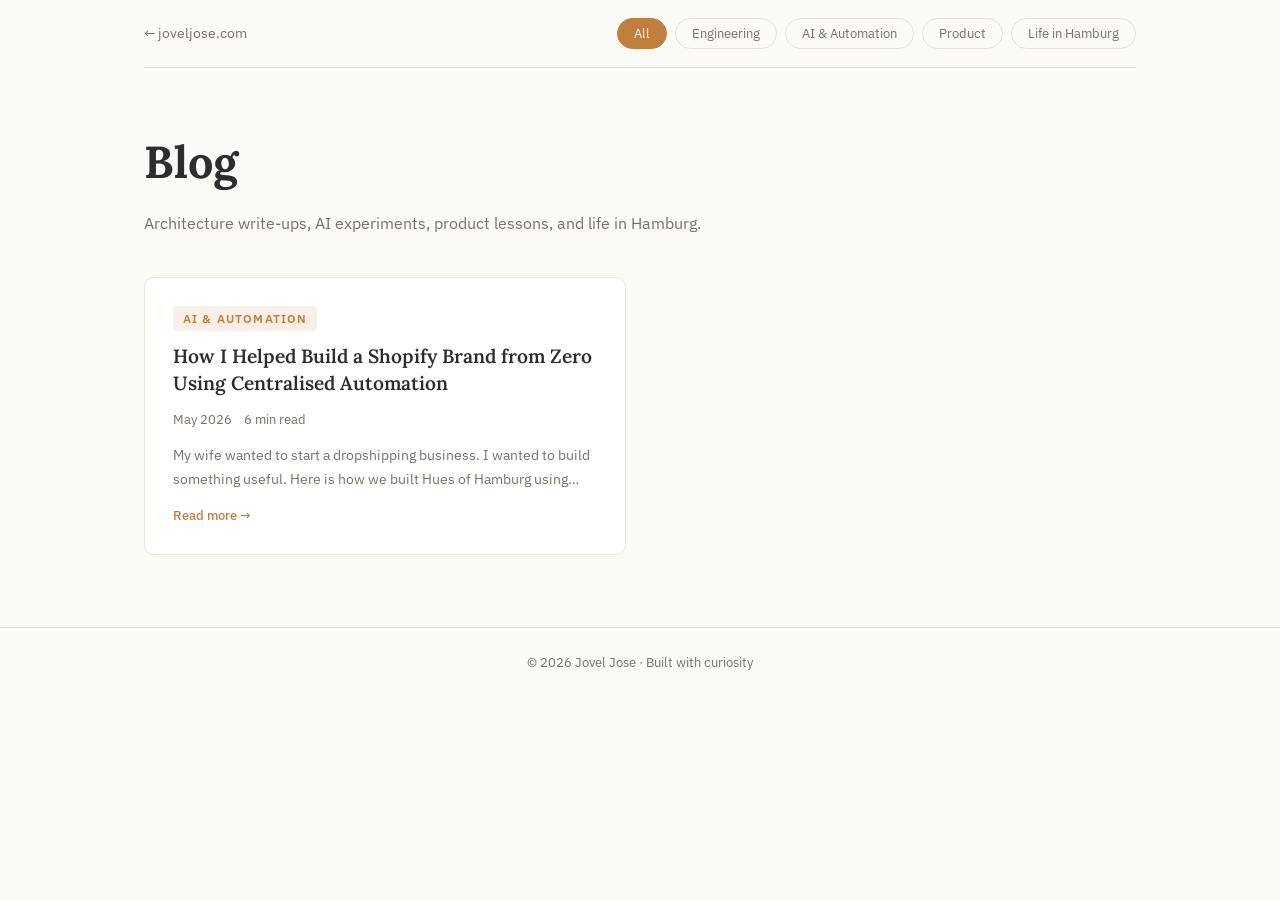
==== blog/index.html @ 4875f1e5 "Complete site rebuild" ====
<!DOCTYPE html>
<html lang="en">
<head>
  <meta charset="UTF-8" />
  <meta name="viewport" content="width=device-width, initial-scale=1.0" />
  <title>Blog — Jovel Jose</title>
  <meta name="description" content="Architecture write-ups, AI experiments, product lessons, and life in Hamburg by Jovel Jose." />
  <meta property="og:title" content="Blog — Jovel Jose" />
  <meta property="og:description" content="Architecture write-ups, AI experiments, product lessons, and life in Hamburg." />
  <meta property="og:type" content="website" />
  <meta property="og:url" content="https://joveljose.com/blog/" />

  <link rel="stylesheet" href="../assets/css/blog.css" />
</head>
<body>

  <div class="container">

    <!-- Nav -->
    <nav class="blog-nav">
      <a class="blog-nav-back" href="../">
        &#8592; joveljose.com
      </a>
      <div class="blog-nav-right" role="group" aria-label="Category filters">
        <button class="filter-btn active" data-filter="all">All</button>
        <button class="filter-btn" data-filter="engineering">Engineering</button>
        <button class="filter-btn" data-filter="ai-automation">AI &amp; Automation</button>
        <button class="filter-btn" data-filter="product">Product</button>
        <button class="filter-btn" data-filter="hamburg">Life in Hamburg</button>
      </div>
    </nav>

    <!-- Header -->
    <header class="blog-header">
      <h1 class="blog-heading">Blog</h1>
      <p class="blog-subheading">Architecture write-ups, AI experiments, product lessons, and life in Hamburg.</p>
    </header>

    <!-- Post grid -->
    <main class="post-grid" id="post-grid">

      <a class="post-card"
         href="hues-of-hamburg-shopify/"
         data-category="ai-automation">
        <span class="post-category">AI &amp; Automation</span>
        <h2 class="post-title">How I Helped Build a Shopify Brand from Zero Using Centralised Automation</h2>
        <div class="post-meta">
          <span>May 2026</span>
          <span>6 min read</span>
        </div>
        <p class="post-excerpt">My wife wanted to start a dropshipping business. I wanted to build something useful. Here is how we built Hues of Hamburg using Shopify, a centralised dashboard, and automation that runs on a Pi in our living room.</p>
        <span class="post-read-more">Read more &#8594;</span>
      </a>

    </main>

  </div><!-- /container -->

  <footer class="blog-footer">
    &copy; 2026 Jovel Jose &middot; Built with curiosity
  </footer>

  <script>
    /* Category filter */
    const btns  = document.querySelectorAll('.filter-btn');
    const cards = document.querySelectorAll('.post-card');

    btns.forEach(btn => {
      btn.addEventListener('click', () => {
        btns.forEach(b => b.classList.remove('active'));
        btn.classList.add('active');
        const filter = btn.dataset.filter;
        cards.forEach(card => {
          const match = filter === 'all' || card.dataset.category === filter;
          card.dataset.hidden = match ? 'false' : 'true';
        });
      });
    });
  </script>

</body>
</html>
---- assets/css/blog.css ----
/* ============================================================
   BLOG.CSS — joveljose.com/blog
   ============================================================ */

@import url('https://fonts.googleapis.com/css2?family=Lora:ital,wght@0,400;0,600;0,700;1,400&family=IBM+Plex+Sans:wght@300;400;500;600&display=swap');

:root {
  --blog-bg:         #fafaf7;
  --blog-bg-card:    #ffffff;
  --blog-text:       #2d2d2d;
  --blog-text-muted: #7a7169;
  --blog-accent:     #c17f3e;
  --blog-accent-dim: rgba(193, 127, 62, 0.12);
  --blog-border:     #e8e0d5;
  --blog-border-card:#ede6dc;
  --font-serif: 'Lora', Georgia, serif;
  --font-body:  'IBM Plex Sans', sans-serif;
  --max-blog:   1040px;
  --radius:     10px;
  --transition: 0.25s ease;
}

*, *::before, *::after { box-sizing: border-box; margin: 0; padding: 0; }

html { scroll-behavior: smooth; }

body {
  background: var(--blog-bg);
  color: var(--blog-text);
  font-family: var(--font-body);
  line-height: 1.7;
  min-height: 100vh;
}

a { color: inherit; text-decoration: none; }
img { max-width: 100%; display: block; }

.container {
  max-width: var(--max-blog);
  margin: 0 auto;
  padding: 0 24px;
}

/* --- Blog Nav --- */
.blog-nav {
  display: flex;
  align-items: center;
  justify-content: space-between;
  padding: 18px 0;
  border-bottom: 1px solid var(--blog-border);
  flex-wrap: wrap;
  gap: 12px;
}

.blog-nav-back {
  font-family: var(--font-body);
  font-size: 0.88rem;
  color: var(--blog-text-muted);
  transition: color var(--transition);
  display: flex;
  align-items: center;
  gap: 6px;
}

.blog-nav-back:hover { color: var(--blog-accent); }

.blog-nav-right {
  display: flex;
  gap: 8px;
  flex-wrap: wrap;
}

.filter-btn {
  padding: 6px 16px;
  border-radius: 20px;
  border: 1px solid var(--blog-border);
  background: transparent;
  font-family: var(--font-body);
  font-size: 0.82rem;
  color: var(--blog-text-muted);
  cursor: pointer;
  transition: all var(--transition);
}

.filter-btn:hover,
.filter-btn.active {
  background: var(--blog-accent);
  color: #fff;
  border-color: var(--blog-accent);
}

/* --- Blog Header --- */
.blog-header {
  padding: 56px 0 40px;
}

.blog-heading {
  font-family: var(--font-serif);
  font-size: clamp(2rem, 4vw, 2.8rem);
  font-weight: 700;
  color: var(--blog-text);
  margin-bottom: 10px;
}

.blog-subheading {
  font-size: 1rem;
  color: var(--blog-text-muted);
  max-width: 580px;
  line-height: 1.65;
}

/* --- Post Grid --- */
.post-grid {
  display: grid;
  grid-template-columns: repeat(2, 1fr);
  gap: 28px;
  padding: 0 0 72px;
}

/* --- Post Card --- */
.post-card {
  background: var(--blog-bg-card);
  border: 1px solid var(--blog-border-card);
  border-radius: var(--radius);
  padding: 28px;
  transition: box-shadow var(--transition), transform var(--transition);
  display: flex;
  flex-direction: column;
  gap: 12px;
  text-decoration: none;
  color: inherit;
}

.post-card:hover {
  box-shadow: 0 6px 24px rgba(0,0,0,0.09);
  transform: translateY(-3px);
}

.post-card[data-hidden="true"] { display: none; }

.post-category {
  display: inline-block;
  font-size: 0.72rem;
  font-weight: 600;
  letter-spacing: 0.1em;
  text-transform: uppercase;
  padding: 3px 10px;
  border-radius: 4px;
  background: var(--blog-accent-dim);
  color: var(--blog-accent);
  width: fit-content;
}

.post-title {
  font-family: var(--font-serif);
  font-size: 1.2rem;
  font-weight: 600;
  color: var(--blog-text);
  line-height: 1.4;
}

.post-meta {
  font-size: 0.8rem;
  color: var(--blog-text-muted);
  display: flex;
  gap: 12px;
  flex-wrap: wrap;
}

.post-excerpt {
  font-size: 0.9rem;
  color: var(--blog-text-muted);
  line-height: 1.7;
  /* two-line clamp */
  display: -webkit-box;
  -webkit-line-clamp: 2;
  -webkit-box-orient: vertical;
  overflow: hidden;
}

.post-read-more {
  font-size: 0.83rem;
  color: var(--blog-accent);
  font-weight: 500;
  margin-top: auto;
  display: flex;
  align-items: center;
  gap: 4px;
  transition: gap var(--transition);
}

.post-card:hover .post-read-more { gap: 8px; }

/* --- Blog Footer --- */
.blog-footer {
  padding: 24px;
  text-align: center;
  font-size: 0.8rem;
  color: var(--blog-text-muted);
  border-top: 1px solid var(--blog-border);
}

/* ============================================================
   BLOG POST ARTICLE PAGE
   ============================================================ */
.article-nav {
  padding: 18px 0;
  border-bottom: 1px solid var(--blog-border);
}

.article-container {
  max-width: 720px;
  margin: 0 auto;
  padding: 0 24px;
}

.article-header {
  padding: 52px 0 36px;
  border-bottom: 1px solid var(--blog-border);
  margin-bottom: 44px;
}

.article-category {
  display: inline-block;
  font-size: 0.72rem;
  font-weight: 600;
  letter-spacing: 0.1em;
  text-transform: uppercase;
  padding: 3px 10px;
  border-radius: 4px;
  background: var(--blog-accent-dim);
  color: var(--blog-accent);
  margin-bottom: 18px;
}

.article-title {
  font-family: var(--font-serif);
  font-size: clamp(1.7rem, 4vw, 2.4rem);
  font-weight: 700;
  color: var(--blog-text);
  line-height: 1.3;
  margin-bottom: 18px;
}

.article-meta {
  display: flex;
  gap: 20px;
  flex-wrap: wrap;
  font-size: 0.85rem;
  color: var(--blog-text-muted);
}

.article-author { font-weight: 500; color: var(--blog-text); }

/* --- Article Body --- */
.article-body {
  padding-bottom: 72px;
}

.article-body p {
  font-size: 1.02rem;
  line-height: 1.82;
  color: var(--blog-text);
  margin-bottom: 1.5em;
}

.article-body h2 {
  font-family: var(--font-serif);
  font-size: 1.4rem;
  font-weight: 600;
  color: var(--blog-text);
  margin: 2.4em 0 0.8em;
  line-height: 1.3;
}

.article-body ul {
  margin: 0 0 1.4em 1.4em;
}

.article-body li {
  font-size: 1rem;
  line-height: 1.75;
  color: var(--blog-text);
  margin-bottom: 0.4em;
}

.article-body li::marker { color: var(--blog-accent); }

.article-body strong { font-weight: 600; }

/* Arch diagram block */
.arch-diagram {
  background: #f2ede6;
  border: 1px solid var(--blog-border);
  border-left: 3px solid var(--blog-accent);
  border-radius: 8px;
  padding: 24px 28px;
  margin: 2em 0;
  font-family: 'Courier New', monospace;
  font-size: 0.82rem;
  line-height: 1.8;
  color: #4a3f33;
  overflow-x: auto;
  white-space: pre;
}

/* Article footer */
.article-footer-note {
  margin-top: 52px;
  padding-top: 28px;
  border-top: 1px solid var(--blog-border);
  display: flex;
  align-items: center;
  justify-content: space-between;
  flex-wrap: gap;
  gap: 16px;
}

.back-link {
  font-size: 0.85rem;
  color: var(--blog-text-muted);
  transition: color var(--transition);
  display: flex;
  align-items: center;
  gap: 6px;
}

.back-link:hover { color: var(--blog-accent); }

/* --- Responsive --- */
@media (max-width: 768px) {
  .post-grid { grid-template-columns: 1fr; }
  .blog-header { padding: 36px 0 28px; }
  .article-header { padding: 36px 0 28px; }
}
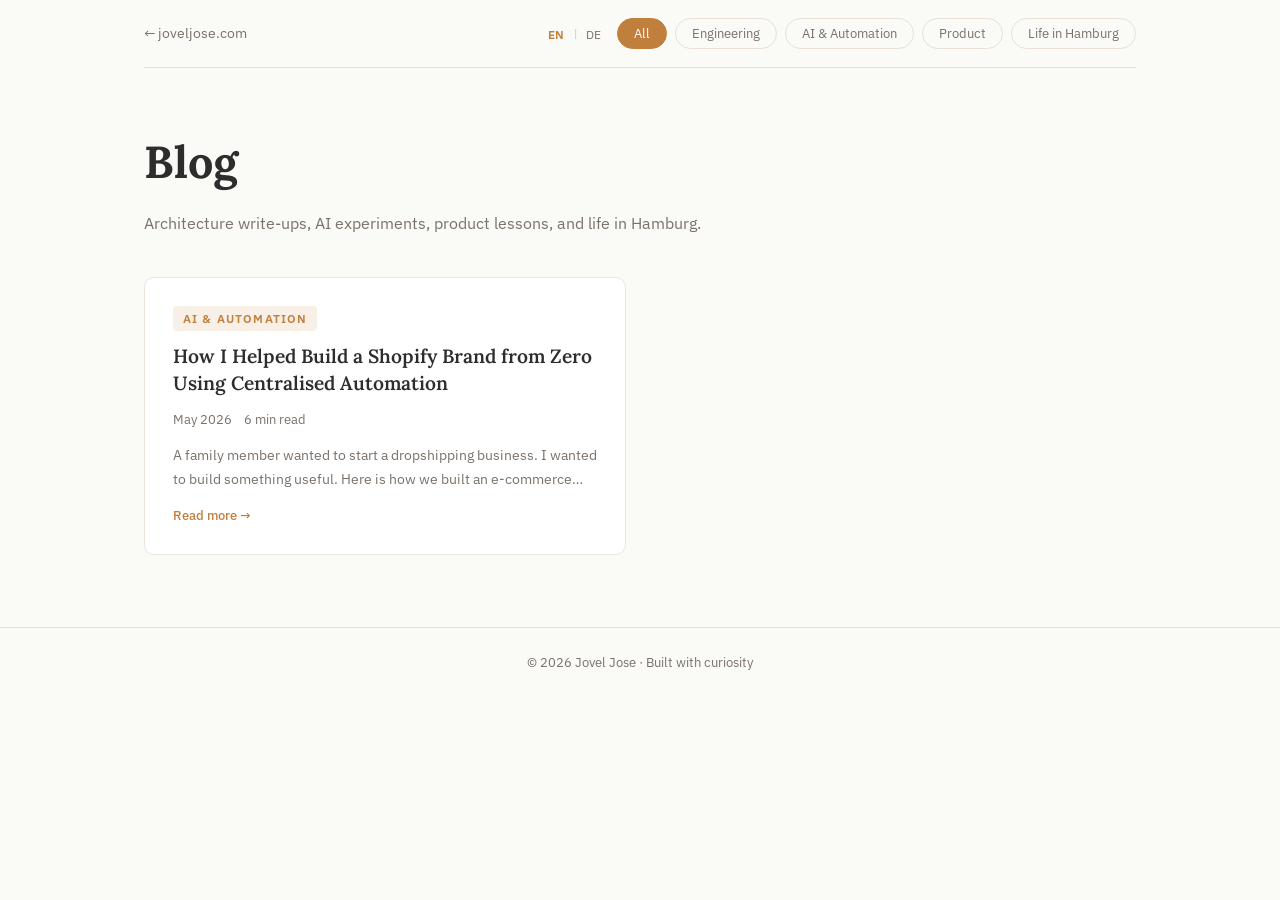
==== commit df1ad44b: "German version pushed" ====
--- a/blog/index.html
+++ b/blog/index.html
@@ -22,18 +22,32 @@
         &#8592; joveljose.com
       </a>
       <div class="blog-nav-right" role="group" aria-label="Category filters">
-        <button class="filter-btn active" data-filter="all">All</button>
-        <button class="filter-btn" data-filter="engineering">Engineering</button>
-        <button class="filter-btn" data-filter="ai-automation">AI &amp; Automation</button>
-        <button class="filter-btn" data-filter="product">Product</button>
-        <button class="filter-btn" data-filter="hamburg">Life in Hamburg</button>
+        <div class="lang-toggle">
+          <button class="lang-btn" data-lang="en" onclick="setLang('en')">EN</button>
+          <span class="lang-sep">|</span>
+          <button class="lang-btn" data-lang="de" onclick="setLang('de')">DE</button>
+        </div>
+        <button class="filter-btn active" data-filter="all"
+                data-en="All" data-de="Alle">All</button>
+        <button class="filter-btn" data-filter="engineering"
+                data-en="Engineering" data-de="Technik">Engineering</button>
+        <button class="filter-btn" data-filter="ai-automation"
+                data-en="AI &amp; Automation" data-de="KI &amp; Automatisierung">AI &amp; Automation</button>
+        <button class="filter-btn" data-filter="product"
+                data-en="Product" data-de="Produkt">Product</button>
+        <button class="filter-btn" data-filter="hamburg"
+                data-en="Life in Hamburg" data-de="Leben in Hamburg">Life in Hamburg</button>
       </div>
     </nav>
 
     <!-- Header -->
     <header class="blog-header">
-      <h1 class="blog-heading">Blog</h1>
-      <p class="blog-subheading">Architecture write-ups, AI experiments, product lessons, and life in Hamburg.</p>
+      <h1 class="blog-heading"
+          data-en="Blog"
+          data-de="Blog">Blog</h1>
+      <p class="blog-subheading"
+         data-en="Architecture write-ups, AI experiments, product lessons, and life in Hamburg."
+         data-de="Architektur-Artikel, KI-Experimente, Produktlektionen und das Leben in Hamburg.">Architecture write-ups, AI experiments, product lessons, and life in Hamburg.</p>
     </header>
 
     <!-- Post grid -->
@@ -48,7 +62,9 @@
           <span>May 2026</span>
           <span>6 min read</span>
         </div>
-        <p class="post-excerpt">My wife wanted to start a dropshipping business. I wanted to build something useful. Here is how we built Hues of Hamburg using Shopify, a centralised dashboard, and automation that runs on a Pi in our living room.</p>
+        <p class="post-excerpt"
+           data-en="A family member wanted to start a dropshipping business. I wanted to build something useful. Here is how we built an e-commerce brand using Shopify, a centralised dashboard, and automation that runs on a Pi at home."
+           data-de="Ein Familienmitglied wollte ein Dropshipping-Business starten – und ich wollte die Gelegenheit nutzen, um etwas Nützliches zu bauen. Das Ergebnis: Eine maßgeschneiderte Lösung aus Shopify, einem zentralen Dashboard und schlanker Automatisierung auf einem Raspberry Pi.">A family member wanted to start a dropshipping business. I wanted to build something useful. Here is how we built an e-commerce brand using Shopify, a centralised dashboard, and automation that runs on a Pi at home.</p>
         <span class="post-read-more">Read more &#8594;</span>
       </a>
 
@@ -60,6 +76,7 @@
     &copy; 2026 Jovel Jose &middot; Built with curiosity
   </footer>
 
+  <script src="../assets/js/lang.js"></script>
   <script>
     /* Category filter */
     const btns  = document.querySelectorAll('.filter-btn');
--- a/assets/css/blog.css
+++ b/assets/css/blog.css
@@ -191,6 +191,49 @@
 
 .post-card:hover .post-read-more { gap: 8px; }
 
+/* --- Lang Toggle (blog nav) --- */
+.lang-toggle {
+  display: flex;
+  align-items: center;
+  gap: 2px;
+}
+
+.lang-btn {
+  background: none;
+  border: none;
+  cursor: pointer;
+  font-family: var(--font-body);
+  font-size: 0.78rem;
+  color: var(--blog-text-muted);
+  padding: 3px 7px;
+  border-radius: 4px;
+  transition: color var(--transition);
+  letter-spacing: 0.04em;
+}
+
+.lang-btn:hover { color: var(--blog-text); }
+.lang-btn.active { color: var(--blog-accent); font-weight: 600; }
+
+.lang-sep {
+  color: var(--blog-text-muted);
+  font-size: 0.7rem;
+  opacity: 0.4;
+  pointer-events: none;
+}
+
+/* --- Article disclaimer --- */
+.article-disclaimer {
+  font-size: 0.85rem;
+  color: var(--blog-text-muted);
+  font-style: italic;
+  padding: 10px 16px;
+  border-left: 3px solid var(--blog-border);
+  background: #f2ede6;
+  border-radius: 0 6px 6px 0;
+  margin-bottom: 28px;
+  line-height: 1.6;
+}
+
 /* --- Blog Footer --- */
 .blog-footer {
   padding: 24px;
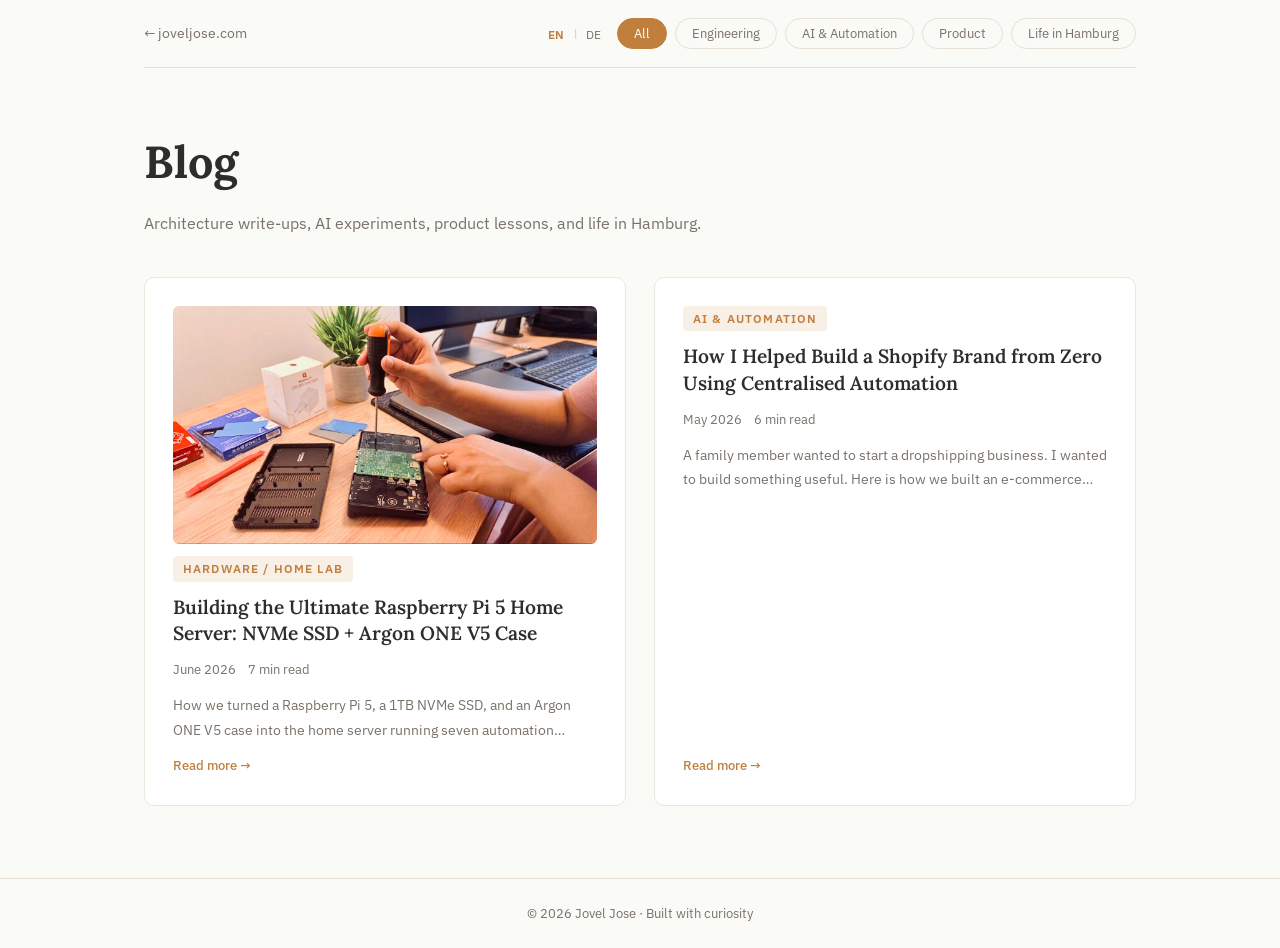
==== commit e2b8ae71: "Add Pi 5 server build blog post" ====
--- a/blog/index.html
+++ b/blog/index.html
@@ -54,6 +54,24 @@
     <main class="post-grid" id="post-grid">
 
       <a class="post-card"
+         href="pi5-server-build/"
+         data-category="engineering">
+        <img class="post-card-thumb"
+             src="/assets/img/blog/pi5-build/blog_img_2_rasberry.jpg"
+             alt="Raspberry Pi 5 in Argon ONE V5 case" />
+        <span class="post-category">Hardware / Home Lab</span>
+        <h2 class="post-title">Building the Ultimate Raspberry Pi 5 Home Server: NVMe SSD + Argon ONE V5 Case</h2>
+        <div class="post-meta">
+          <span>June 2026</span>
+          <span>7 min read</span>
+        </div>
+        <p class="post-excerpt"
+           data-en="How we turned a Raspberry Pi 5, a 1TB NVMe SSD, and an Argon ONE V5 case into the home server running seven automation projects — at zero ongoing compute cost."
+           data-de="Wie wir einen Raspberry Pi 5, eine 1-TB-NVMe-SSD und ein Argon ONE V5 Gehäuse in den Heimserver verwandelt haben, der sieben Automatisierungsprojekte betreibt – ohne laufende Serverkosten.">How we turned a Raspberry Pi 5, a 1TB NVMe SSD, and an Argon ONE V5 case into the home server running seven automation projects — at zero ongoing compute cost.</p>
+        <span class="post-read-more">Read more &#8594;</span>
+      </a>
+
+      <a class="post-card"
          href="hues-of-hamburg-shopify/"
          data-category="ai-automation">
         <span class="post-category">AI &amp; Automation</span>
@@ -77,6 +95,7 @@
   </footer>
 
   <script src="../assets/js/lang.js"></script>
+  <script src="../assets/js/cursor.js"></script>
   <script>
     /* Category filter */
     const btns  = document.querySelectorAll('.filter-btn');
--- a/assets/css/blog.css
+++ b/assets/css/blog.css
@@ -370,9 +370,114 @@
 
 .back-link:hover { color: var(--blog-accent); }
 
+/* --- Hero image (article pages) --- */
+.article-hero {
+  width: 100%;
+  aspect-ratio: 16 / 9;
+  object-fit: cover;
+  border-radius: var(--radius);
+  display: block;
+}
+
+.article-hero-caption {
+  font-size: 0.8rem;
+  color: var(--blog-text-muted);
+  font-style: italic;
+  text-align: center;
+  margin: 10px 0 40px;
+  line-height: 1.55;
+}
+
+/* --- Specs table (article pages) --- */
+.specs-table-wrap {
+  overflow-x: auto;
+  border: 1px solid var(--blog-border-card);
+  border-radius: var(--radius);
+  margin: 1.5em 0 2.5em;
+}
+
+.specs-table {
+  width: 100%;
+  border-collapse: collapse;
+  font-size: 0.9rem;
+}
+
+.specs-table th {
+  font-size: 0.72rem;
+  font-weight: 600;
+  letter-spacing: 0.09em;
+  text-transform: uppercase;
+  color: var(--blog-text-muted);
+  padding: 12px 16px;
+  border-bottom: 1px solid var(--blog-border);
+  text-align: left;
+  background: #f2ede6;
+  white-space: nowrap;
+}
+
+.specs-table td {
+  padding: 12px 16px;
+  border-bottom: 1px solid var(--blog-border);
+  vertical-align: top;
+  line-height: 1.55;
+}
+
+.specs-table tbody tr:last-child td { border-bottom: none; }
+
+.specs-table td:first-child {
+  font-weight: 600;
+  color: var(--blog-accent);
+  white-space: nowrap;
+}
+
+/* --- Services grid (article pages) --- */
+.services-grid {
+  display: grid;
+  grid-template-columns: repeat(2, 1fr);
+  gap: 14px;
+  margin: 1.5em 0 2.5em;
+}
+
+.service-card {
+  background: var(--blog-bg-card);
+  border: 1px solid var(--blog-border-card);
+  border-radius: var(--radius);
+  padding: 16px 18px;
+}
+
+.service-name {
+  font-weight: 600;
+  font-size: 0.92rem;
+  color: var(--blog-text);
+  margin-bottom: 4px;
+}
+
+.service-desc {
+  font-size: 0.83rem;
+  color: var(--blog-text-muted);
+  line-height: 1.55;
+}
+
+.service-port {
+  font-size: 0.75rem;
+  font-family: 'Courier New', monospace;
+  color: var(--blog-accent);
+  margin-top: 6px;
+}
+
+/* --- Post card thumbnail --- */
+.post-card-thumb {
+  width: 100%;
+  aspect-ratio: 16 / 9;
+  object-fit: cover;
+  border-radius: 6px;
+  display: block;
+}
+
 /* --- Responsive --- */
 @media (max-width: 768px) {
   .post-grid { grid-template-columns: 1fr; }
   .blog-header { padding: 36px 0 28px; }
   .article-header { padding: 36px 0 28px; }
-}
+  .services-grid { grid-template-columns: 1fr; }
+}
